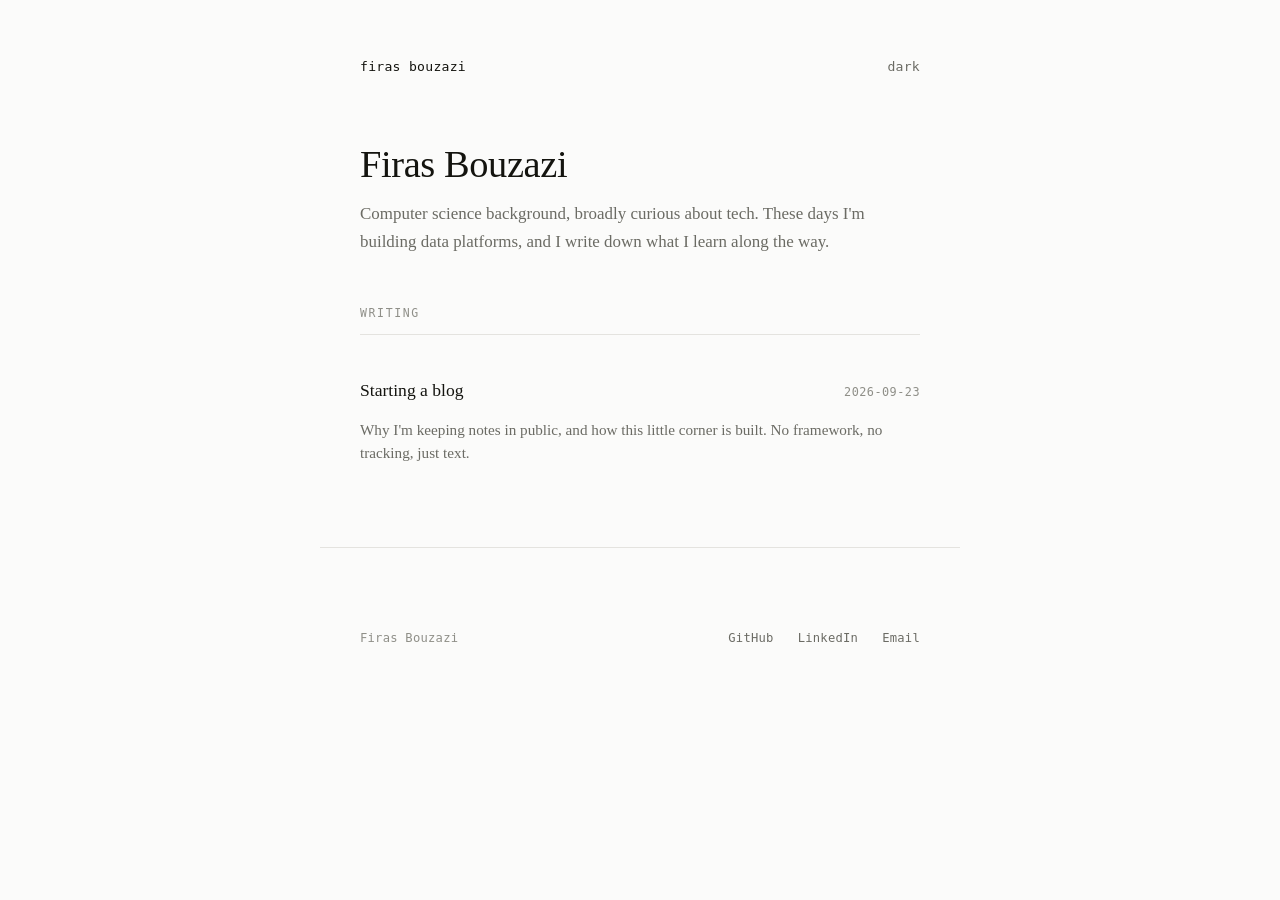
==== index.html @ 1db07957 "Minimalist blog" ====
<!DOCTYPE html>
<html lang="en">
<head>
<meta charset="UTF-8">
<meta name="viewport" content="width=device-width, initial-scale=1.0">
<title>Firas Bouzazi</title>
<meta name="description" content="Firas Bouzazi: computer science background, broadly curious about tech, building data platforms. Notes on what I learn along the way.">
<meta name="author" content="Firas Bouzazi">
<meta property="og:title" content="Firas Bouzazi">
<meta property="og:description" content="Computer science background, broadly curious about tech, building data platforms. Notes on what I learn along the way.">
<meta property="og:type" content="website">
<link rel="icon" href="data:image/svg+xml,<svg xmlns='http://www.w3.org/2000/svg' viewBox='0 0 100 100'><text y='.9em' font-size='90' font-family='monospace'>·</text></svg>">
<script>
  // Set theme before paint to avoid a flash.
  (function () {
    try {
      var t = localStorage.getItem("theme");
      if (t === "light" || t === "dark") document.documentElement.setAttribute("data-theme", t);
    } catch (e) {}
  })();
</script>
<link rel="stylesheet" href="style.css">
</head>
<body>

<header class="site-head">
  <a class="home" href="/">firas bouzazi</a>
  <button class="theme-toggle" type="button" aria-label="Toggle color theme">theme</button>
</header>

<main class="wrap">

  <section class="intro">
    <h1>Firas Bouzazi</h1>
    <p>Computer science background, broadly curious about tech. These days I'm building data platforms, and I write down what I learn along the way.</p>
  </section>

  <p class="section-label">Writing</p>
  <ul class="posts">

    <li>
      <a class="entry" href="posts/starting-a-blog.html">
        <span class="entry-title">Starting a blog</span>
        <span class="entry-date">2026-09-23</span>
        <p class="entry-desc">Why I'm keeping notes in public, and how this little corner is built. No framework, no tracking, just text.</p>
      </a>
    </li>

  </ul>

</main>

<footer class="site-foot">
  <span>Firas Bouzazi</span>
  <span class="spacer"></span>
  <a href="https://github.com/firasbouzazi">GitHub</a>
  <a href="https://www.linkedin.com/in/firas-bouzazi/">LinkedIn</a>
  <a href="mailto:firas.bouzazi@imt-atlantique.net">Email</a>
</footer>

<script src="theme.js"></script>
</body>
</html>
---- style.css ----
/* ============================================================
   Firas Bouzazi / blog
   A quiet, typography-first stylesheet. Monochrome by design:
   the only "color" is the text itself. Two themes, no frameworks.
   ============================================================ */

:root {
  /* Type */
  --serif: "Charter", "Bitstream Charter", "Sitka Text", Cambria, Georgia, "Times New Roman", serif;
  --mono:  ui-monospace, "SF Mono", "JetBrains Mono", "Fira Mono", "Cascadia Code", Menlo, Consolas, monospace;

  /* Light theme (default) */
  --bg:      #fbfbfa;
  --fg:      #14140f;
  --muted:   #6b6b64;
  --faint:   #8f8f88;
  --rule:    #e4e3df;
  --mark:    #14140f;      /* underline / marks share the text color */
  --code-bg: #f1f1ee;
  --sel:     #dcdcd6;

  --measure: 40rem;        /* reading width ~ 66 characters */
  --gutter:  clamp(1.25rem, 5vw, 2.5rem);
}

:root[data-theme="dark"] {
  --bg:      #0b0b0b;
  --fg:      #e9e9e4;
  --muted:   #9a9a92;
  --faint:   #6f6f68;
  --rule:    #242422;
  --mark:    #e9e9e4;
  --code-bg: #161615;
  --sel:     #2a2a28;
}

/* Respect the OS when the reader hasn't chosen (no data-theme set) */
@media (prefers-color-scheme: dark) {
  :root:not([data-theme="light"]) {
    --bg:      #0b0b0b;
    --fg:      #e9e9e4;
    --muted:   #9a9a92;
    --faint:   #6f6f68;
    --rule:    #242422;
    --mark:    #e9e9e4;
    --code-bg: #161615;
    --sel:     #2a2a28;
  }
}

* { box-sizing: border-box; }

html { -webkit-text-size-adjust: 100%; }

body {
  margin: 0;
  background: var(--bg);
  color: var(--fg);
  font-family: var(--serif);
  font-size: 19px;
  line-height: 1.65;
  font-feature-settings: "kern", "liga", "onum", "pnum";
  -webkit-font-smoothing: antialiased;
  text-rendering: optimizeLegibility;
  transition: background-color .28s ease, color .28s ease;
}

::selection { background: var(--sel); }

.wrap {
  max-width: var(--measure);
  margin: 0 auto;
  padding: 0 var(--gutter);
}

/* ---------- Header ---------- */

.site-head {
  max-width: var(--measure);
  margin: 0 auto;
  padding: clamp(2rem, 6vw, 3.5rem) var(--gutter) 0;
  display: flex;
  align-items: baseline;
  justify-content: space-between;
  gap: 1rem;
}

.site-head a.home {
  font-family: var(--mono);
  font-size: .82rem;
  letter-spacing: .02em;
  text-transform: lowercase;
  color: var(--fg);
  text-decoration: none;
  border: none;
}
.site-head a.home:hover { color: var(--muted); }

/* Theme toggle: a bare glyph, no chrome */
.theme-toggle {
  font-family: var(--mono);
  font-size: .82rem;
  letter-spacing: .02em;
  color: var(--muted);
  background: none;
  border: none;
  padding: .25rem 0;
  cursor: pointer;
  line-height: 1;
}
.theme-toggle:hover { color: var(--fg); }
.theme-toggle:focus-visible { outline: 1.5px solid var(--fg); outline-offset: 3px; }

/* ---------- Links ---------- */

a {
  color: var(--fg);
  text-decoration: none;
  border-bottom: 1px solid var(--rule);
  transition: border-color .15s ease, color .15s ease;
}
a:hover { border-color: var(--mark); }
:focus-visible { outline: 1.5px solid var(--fg); outline-offset: 2px; }

/* ---------- Home / index ---------- */

.intro {
  padding: clamp(2.5rem, 7vw, 4rem) 0 clamp(2rem, 5vw, 3rem);
}
.intro h1 {
  font-family: var(--serif);
  font-weight: 500;
  font-size: clamp(1.8rem, 5vw, 2.4rem);
  line-height: 1.15;
  letter-spacing: -.01em;
  margin: 0 0 .9rem;
}
.intro p {
  margin: 0;
  color: var(--muted);
  font-size: 1.06rem;
  max-width: 34rem;
}

.section-label {
  font-family: var(--mono);
  font-size: .72rem;
  letter-spacing: .14em;
  text-transform: uppercase;
  color: var(--faint);
  margin: 0 0 1.4rem;
  padding-bottom: .7rem;
  border-bottom: 1px solid var(--rule);
}

/* Post list */
.posts { list-style: none; margin: 0 0 4rem; padding: 0; }
.posts li { margin: 0; }
.posts li + li { border-top: 1px solid var(--rule); }

.posts a.entry {
  display: grid;
  grid-template-columns: 1fr auto;
  align-items: baseline;
  gap: .5rem 1.5rem;
  padding: 1.15rem 0;
  border: none;
}
.posts a.entry:hover .entry-title { color: var(--muted); }
.entry-title {
  font-size: 1.1rem;
  font-weight: 500;
  transition: color .15s ease;
}
.entry-date {
  font-family: var(--mono);
  font-size: .74rem;
  letter-spacing: .04em;
  color: var(--faint);
  white-space: nowrap;
}
.entry-desc {
  grid-column: 1 / -1;
  margin: .3rem 0 0;
  color: var(--muted);
  font-size: .95rem;
  line-height: 1.55;
}

/* ---------- Article ---------- */

article.post { padding: clamp(2rem, 5vw, 3rem) 0 0; }

.post-head { margin-bottom: 2.6rem; }
.post-head .meta {
  font-family: var(--mono);
  font-size: .74rem;
  letter-spacing: .06em;
  text-transform: uppercase;
  color: var(--faint);
  margin: 0 0 1rem;
}
.post-head h1 {
  font-weight: 500;
  font-size: clamp(1.9rem, 5.5vw, 2.6rem);
  line-height: 1.12;
  letter-spacing: -.015em;
  margin: 0;
}

.prose { }
.prose > * + * { margin-top: 1.35rem; }
.prose h2 {
  font-weight: 500;
  font-size: 1.4rem;
  letter-spacing: -.01em;
  line-height: 1.25;
  margin-top: 2.8rem;
}
.prose h3 {
  font-weight: 600;
  font-size: 1.12rem;
  margin-top: 2rem;
}
.prose p, .prose ul, .prose ol { color: var(--fg); }
.prose ul, .prose ol { padding-left: 1.3rem; }
.prose li + li { margin-top: .4rem; }
.prose a { border-bottom-color: var(--muted); }

.prose blockquote {
  margin: 1.8rem 0;
  padding-left: 1.3rem;
  border-left: 2px solid var(--rule);
  color: var(--muted);
  font-style: italic;
}

.prose hr {
  border: none;
  border-top: 1px solid var(--rule);
  margin: 3rem auto;
  width: 100%;
}

/* Code */
.prose code {
  font-family: var(--mono);
  font-size: .84em;
  background: var(--code-bg);
  padding: .12em .4em;
  border-radius: 3px;
}
.prose pre {
  font-family: var(--mono);
  font-size: .8rem;
  line-height: 1.6;
  background: var(--code-bg);
  padding: 1.1rem 1.2rem;
  border-radius: 5px;
  overflow-x: auto;
  border: 1px solid var(--rule);
}
.prose pre code { background: none; padding: 0; font-size: inherit; }

figure { margin: 2rem 0; }
figure img { display: block; width: 100%; height: auto; border-radius: 4px; }
figcaption {
  font-family: var(--mono);
  font-size: .72rem;
  color: var(--faint);
  margin-top: .6rem;
  text-align: center;
}

/* ---------- Footer ---------- */

.site-foot {
  max-width: var(--measure);
  margin: 0 auto;
  padding: clamp(3rem, 8vw, 5rem) var(--gutter) clamp(2.5rem, 6vw, 4rem);
  border-top: 1px solid var(--rule);
  display: flex;
  flex-wrap: wrap;
  gap: .5rem 1.5rem;
  align-items: baseline;
  font-family: var(--mono);
  font-size: .76rem;
  letter-spacing: .02em;
  color: var(--faint);
}
.site-foot a {
  color: var(--muted);
  border: none;
}
.site-foot a:hover { color: var(--fg); }
.site-foot .spacer { flex: 1; }

/* Back link on article pages */
.back {
  font-family: var(--mono);
  font-size: .76rem;
  letter-spacing: .02em;
  color: var(--muted);
  border: none;
  display: inline-block;
  margin-top: 4rem;
}
.back:hover { color: var(--fg); }
.back::before { content: "\2190\00a0"; }

@media (max-width: 480px) {
  body { font-size: 18px; }
}
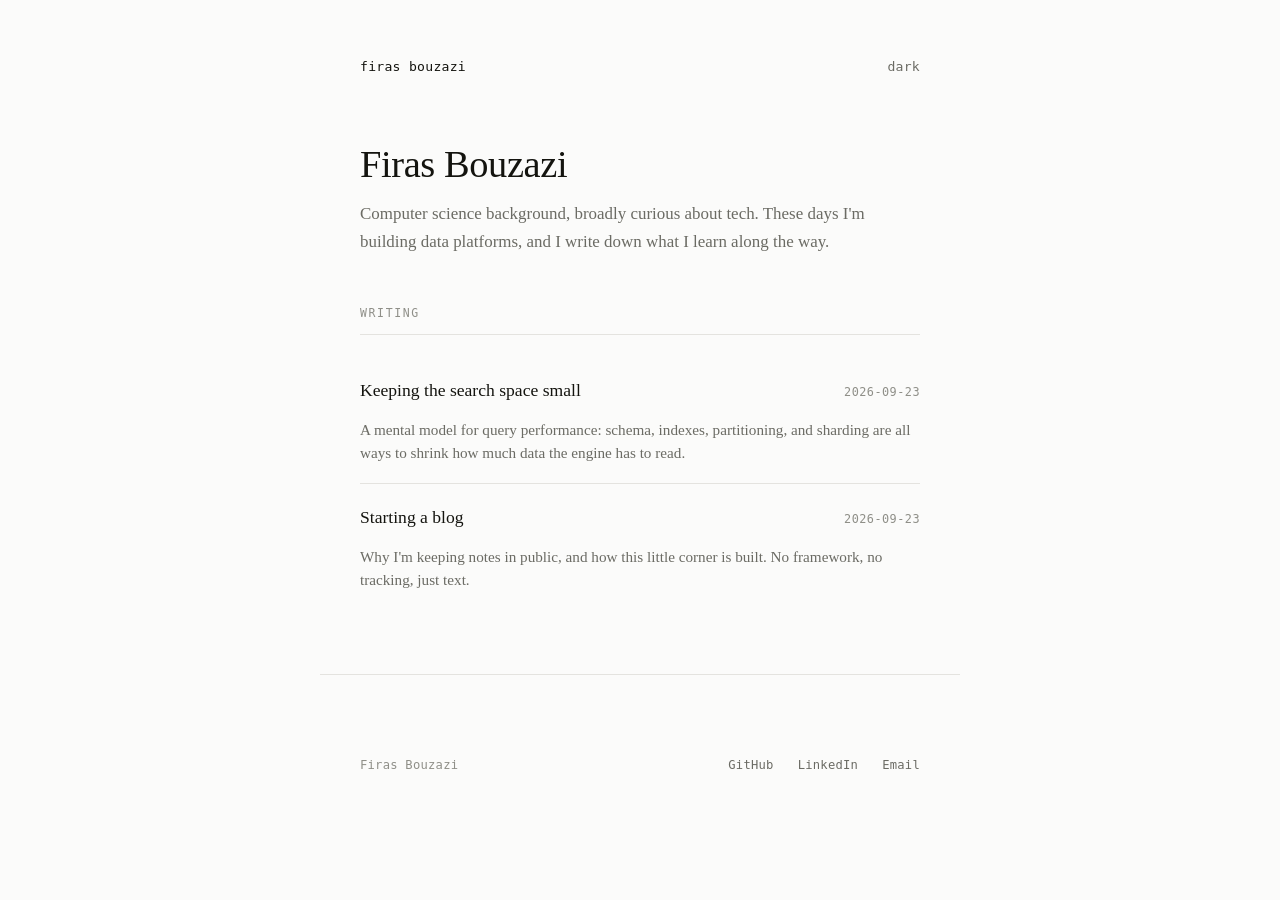
==== commit f55a6380: "Add post: keeping the search space small" ====
--- a/index.html
+++ b/index.html
@@ -39,6 +39,14 @@
   <ul class="posts">
 
     <li>
+      <a class="entry" href="posts/keeping-the-search-space-small.html">
+        <span class="entry-title">Keeping the search space small</span>
+        <span class="entry-date">2026-09-23</span>
+        <p class="entry-desc">A mental model for query performance: schema, indexes, partitioning, and sharding are all ways to shrink how much data the engine has to read.</p>
+      </a>
+    </li>
+
+    <li>
       <a class="entry" href="posts/starting-a-blog.html">
         <span class="entry-title">Starting a blog</span>
         <span class="entry-date">2026-09-23</span>
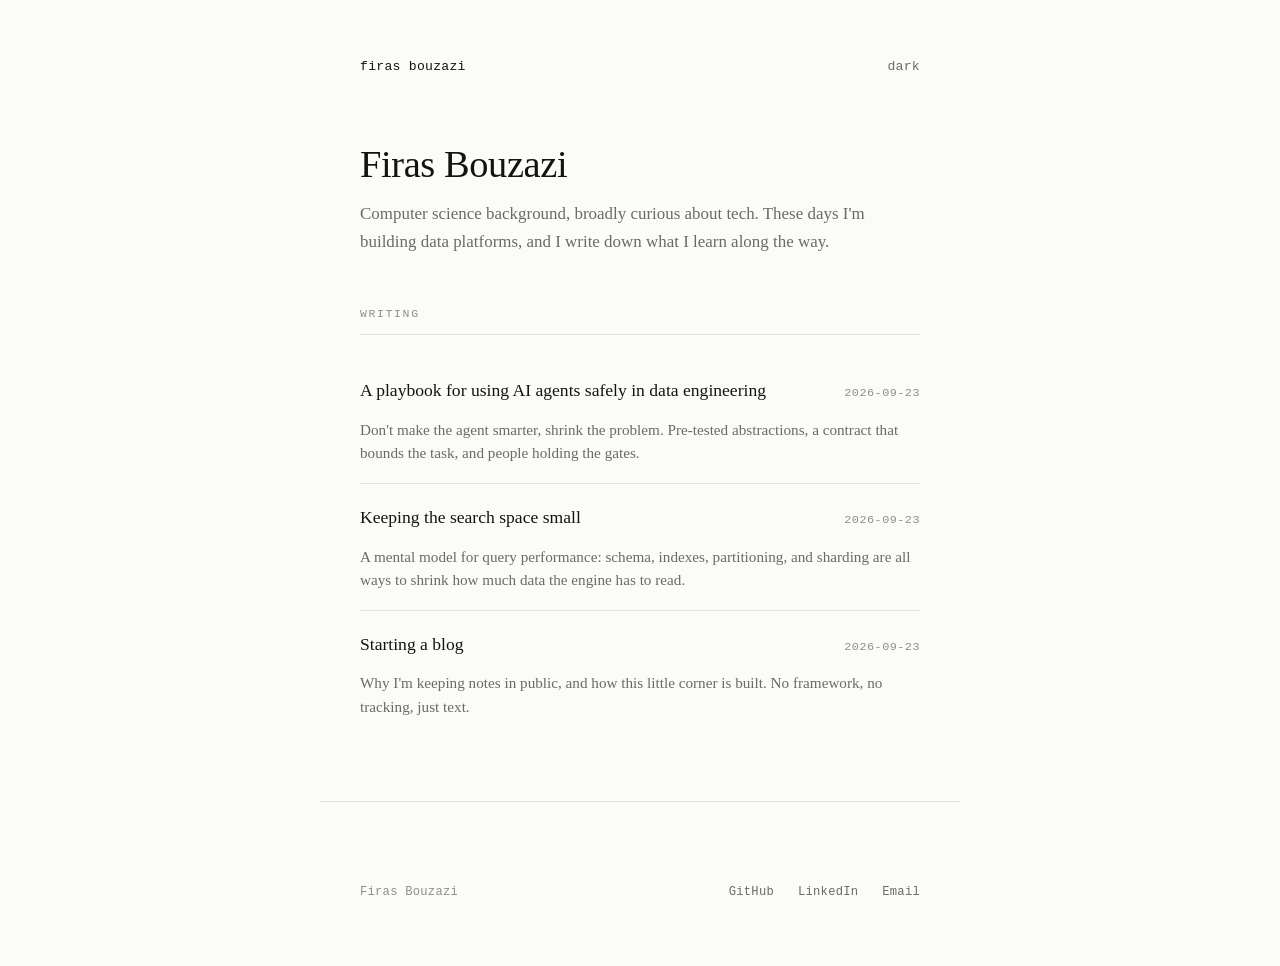
==== commit dc4baf10: "Add post: a playbook for using AI agents safely in data engineering" ====
--- a/index.html
+++ b/index.html
@@ -39,6 +39,14 @@
   <ul class="posts">
 
     <li>
+      <a class="entry" href="posts/ai-agents-safely-in-data-engineering.html">
+        <span class="entry-title">A playbook for using AI agents safely in data engineering</span>
+        <span class="entry-date">2026-09-23</span>
+        <p class="entry-desc">Don't make the agent smarter, shrink the problem. Pre-tested abstractions, a contract that bounds the task, and people holding the gates.</p>
+      </a>
+    </li>
+
+    <li>
       <a class="entry" href="posts/keeping-the-search-space-small.html">
         <span class="entry-title">Keeping the search space small</span>
         <span class="entry-date">2026-09-23</span>
--- a/style.css
+++ b/style.css
@@ -308,6 +308,38 @@
 .back:hover { color: var(--fg); }
 .back::before { content: "\2190\00a0"; }
 
+/* Subtitle under a post title */
+.post-head .dek {
+  margin: .9rem 0 0;
+  color: var(--muted);
+  font-size: 1.1rem;
+  font-style: italic;
+  line-height: 1.45;
+}
+
+/* Tables */
+.table-wrap { overflow-x: auto; }
+.prose table {
+  width: 100%;
+  border-collapse: collapse;
+  font-size: .9rem;
+  line-height: 1.5;
+}
+.prose th, .prose td {
+  text-align: left;
+  vertical-align: top;
+  padding: .65rem 1rem .65rem 0;
+  border-bottom: 1px solid var(--rule);
+}
+.prose th {
+  font-family: var(--mono);
+  font-size: .7rem;
+  font-weight: 400;
+  letter-spacing: .08em;
+  text-transform: uppercase;
+  color: var(--faint);
+}
+
 @media (max-width: 480px) {
   body { font-size: 18px; }
 }
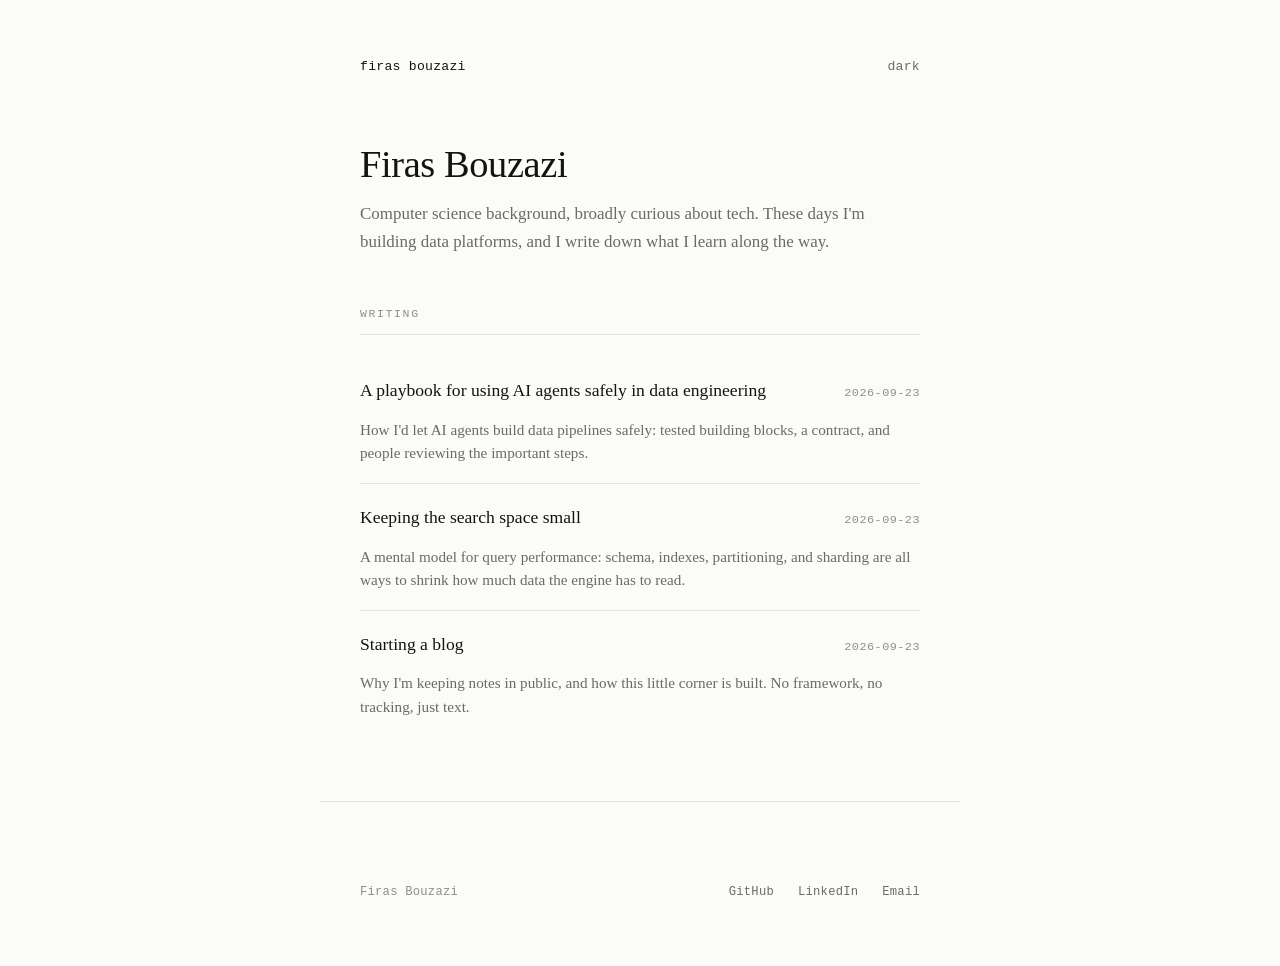
==== commit a4230110: "Plainer wording in the AI agents post" ====
--- a/index.html
+++ b/index.html
@@ -42,7 +42,7 @@
       <a class="entry" href="posts/ai-agents-safely-in-data-engineering.html">
         <span class="entry-title">A playbook for using AI agents safely in data engineering</span>
         <span class="entry-date">2026-09-23</span>
-        <p class="entry-desc">Don't make the agent smarter, shrink the problem. Pre-tested abstractions, a contract that bounds the task, and people holding the gates.</p>
+        <p class="entry-desc">How I'd let AI agents build data pipelines safely: tested building blocks, a contract, and people reviewing the important steps.</p>
       </a>
     </li>
 
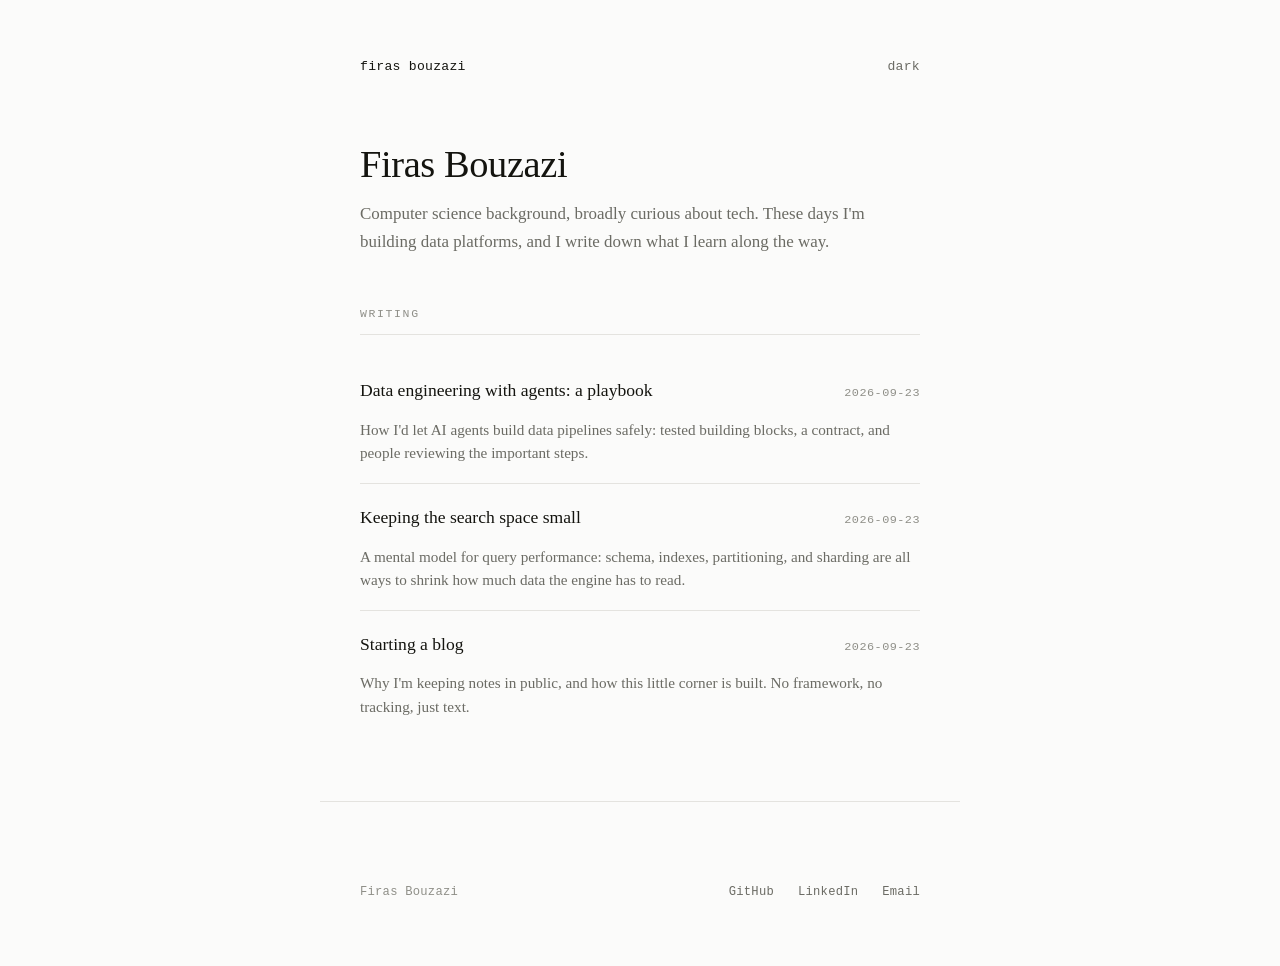
==== commit 5c6e7b08: "Rename post: Data engineering with agents: a playbook" ====
--- a/index.html
+++ b/index.html
@@ -39,8 +39,8 @@
   <ul class="posts">
 
     <li>
-      <a class="entry" href="posts/ai-agents-safely-in-data-engineering.html">
-        <span class="entry-title">A playbook for using AI agents safely in data engineering</span>
+      <a class="entry" href="posts/data-engineering-with-agents.html">
+        <span class="entry-title">Data engineering with agents: a playbook</span>
         <span class="entry-date">2026-09-23</span>
         <p class="entry-desc">How I'd let AI agents build data pipelines safely: tested building blocks, a contract, and people reviewing the important steps.</p>
       </a>
--- a/style.css
+++ b/style.css
@@ -331,6 +331,7 @@
   padding: .65rem 1rem .65rem 0;
   border-bottom: 1px solid var(--rule);
 }
+.prose table.data th, .prose table.data td { white-space: nowrap; }
 .prose th {
   font-family: var(--mono);
   font-size: .7rem;
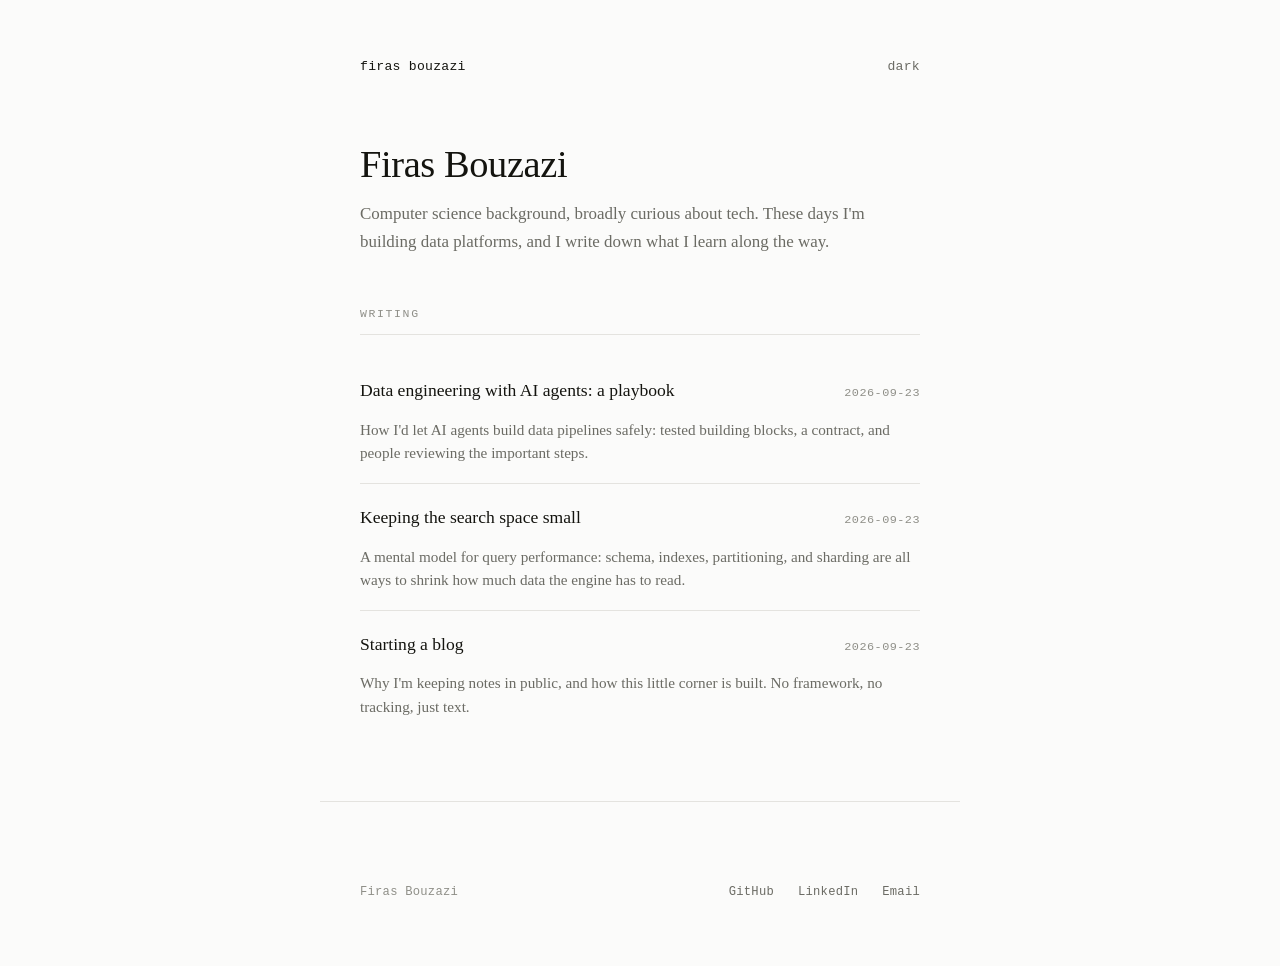
==== commit 4464c9a9: "Agents post: title says AI agents" ====
--- a/index.html
+++ b/index.html
@@ -40,7 +40,7 @@
 
     <li>
       <a class="entry" href="posts/data-engineering-with-agents.html">
-        <span class="entry-title">Data engineering with agents: a playbook</span>
+        <span class="entry-title">Data engineering with AI agents: a playbook</span>
         <span class="entry-date">2026-09-23</span>
         <p class="entry-desc">How I'd let AI agents build data pipelines safely: tested building blocks, a contract, and people reviewing the important steps.</p>
       </a>
--- a/style.css
+++ b/style.css
@@ -331,7 +331,6 @@
   padding: .65rem 1rem .65rem 0;
   border-bottom: 1px solid var(--rule);
 }
-.prose table.data th, .prose table.data td { white-space: nowrap; }
 .prose th {
   font-family: var(--mono);
   font-size: .7rem;
@@ -341,6 +340,26 @@
   color: var(--faint);
 }
 
+/* Diagrams: inline SVG, themed through the same tokens as the text */
+.diagram svg {
+  display: block;
+  width: 100%;
+  max-width: 440px;
+  height: auto;
+  margin: 0 auto;
+  color: var(--muted);
+  font-family: var(--mono);
+}
+.diagram .lane-line { stroke: var(--rule); stroke-dasharray: 2 4; }
+.diagram .lane-title { fill: var(--faint); font-size: 9.5px; letter-spacing: .12em; text-anchor: middle; }
+.diagram .box { fill: var(--bg); stroke: var(--muted); stroke-width: 1; }
+.diagram .box.agent { fill: var(--code-bg); stroke: var(--fg); }
+.diagram .box.auto { stroke-dasharray: 3 3; }
+.diagram .label { fill: var(--fg); font-size: 11.5px; text-anchor: middle; dominant-baseline: central; }
+.diagram .num { fill: var(--faint); font-size: 10px; dominant-baseline: central; }
+.diagram .edge { fill: none; stroke: currentColor; stroke-width: 1; }
+.diagram .ah { fill: currentColor; }
+
 @media (max-width: 480px) {
   body { font-size: 18px; }
 }
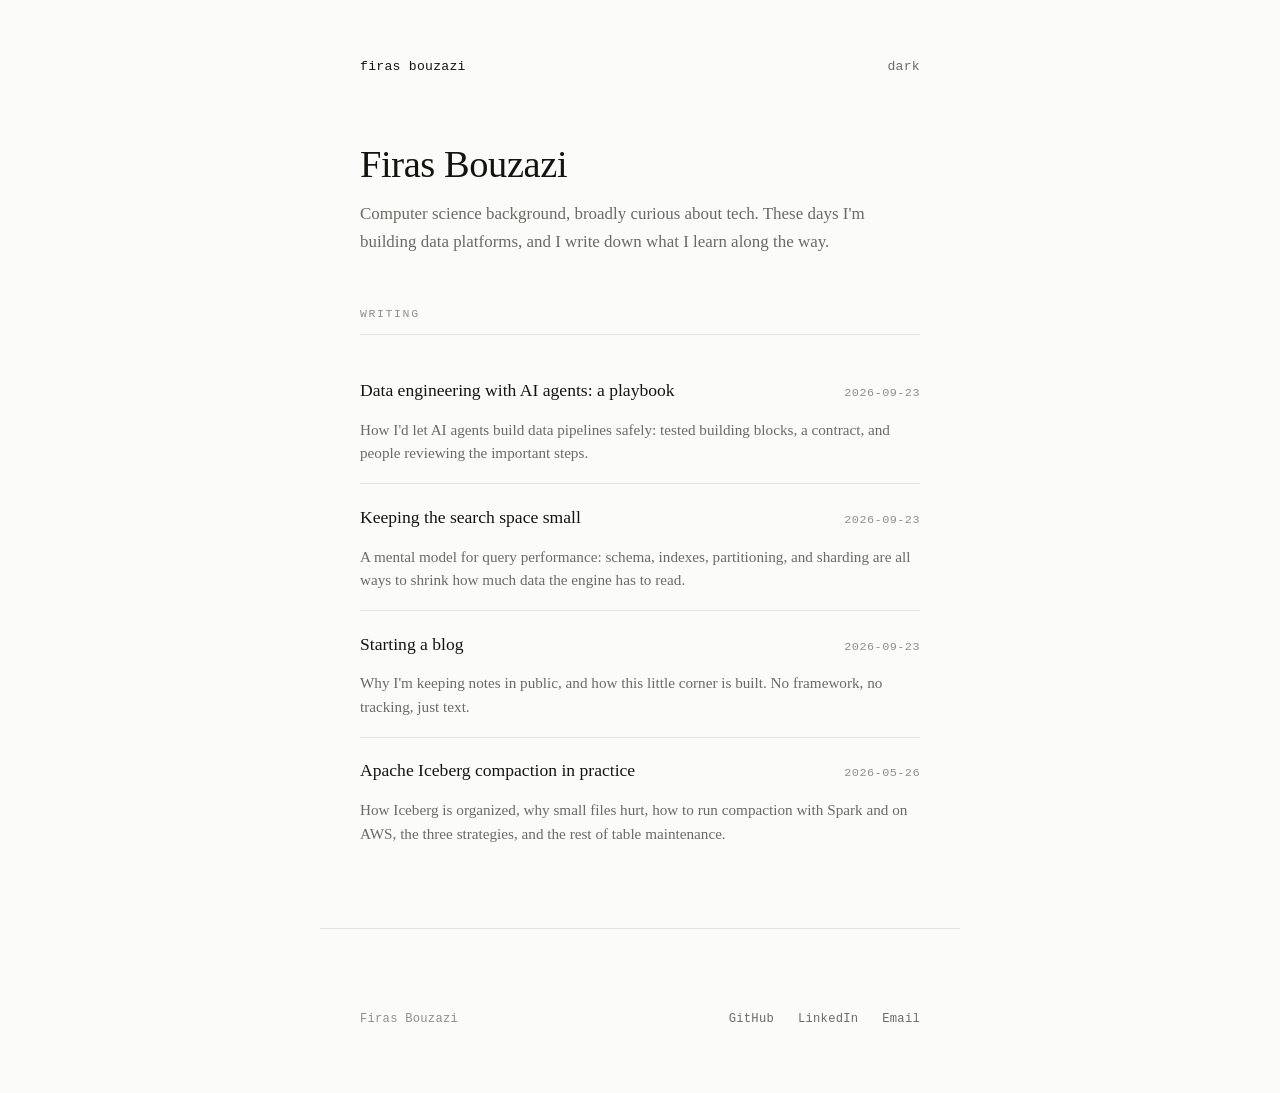
==== commit 74fff2d2: "Add post: Apache Iceberg compaction in practice (from LinkedIn)" ====
--- a/index.html
+++ b/index.html
@@ -62,6 +62,14 @@
       </a>
     </li>
 
+    <li>
+      <a class="entry" href="posts/apache-iceberg-compaction-in-practice.html">
+        <span class="entry-title">Apache Iceberg compaction in practice</span>
+        <span class="entry-date">2026-05-26</span>
+        <p class="entry-desc">How Iceberg is organized, why small files hurt, how to run compaction with Spark and on AWS, the three strategies, and the rest of table maintenance.</p>
+      </a>
+    </li>
+
   </ul>
 
 </main>
--- a/style.css
+++ b/style.css
@@ -353,13 +353,38 @@
 .diagram .lane-line { stroke: var(--rule); stroke-dasharray: 2 4; }
 .diagram .lane-title { fill: var(--faint); font-size: 9.5px; letter-spacing: .12em; text-anchor: middle; }
 .diagram .box { fill: var(--bg); stroke: var(--muted); stroke-width: 1; }
-.diagram .box.agent { fill: var(--code-bg); stroke: var(--fg); }
+.diagram .box.agent, .diagram .box.strong { fill: var(--code-bg); stroke: var(--fg); }
 .diagram .box.auto { stroke-dasharray: 3 3; }
 .diagram .label { fill: var(--fg); font-size: 11.5px; text-anchor: middle; dominant-baseline: central; }
 .diagram .num { fill: var(--faint); font-size: 10px; dominant-baseline: central; }
 .diagram .edge { fill: none; stroke: currentColor; stroke-width: 1; }
 .diagram .ah { fill: currentColor; }
 
+.diagram .group { fill: none; stroke: var(--rule); stroke-dasharray: 4 4; }
+.diagram .group-title { fill: var(--faint); font-size: 9.5px; letter-spacing: .12em; }
+.diagram .label.sm, .diagram .label .sm { font-size: 9.5px; fill: var(--muted); }
+.diagram .label.xs { font-size: 9px; }
+.diagram .caption { fill: var(--faint); font-size: 9.5px; text-anchor: middle; }
+
+/* Short tips inside a post */
+.prose .tip {
+  border-left: 2px solid var(--rule);
+  padding: .1rem 0 .1rem 1rem;
+  color: var(--muted);
+  font-size: .95rem;
+}
+.prose .tip::before {
+  content: "Note";
+  display: block;
+  font-family: var(--mono);
+  font-size: .68rem;
+  letter-spacing: .12em;
+  text-transform: uppercase;
+  color: var(--faint);
+  margin-bottom: .15rem;
+}
+.prose .origin { color: var(--muted); font-size: .9rem; }
+
 @media (max-width: 480px) {
   body { font-size: 18px; }
 }
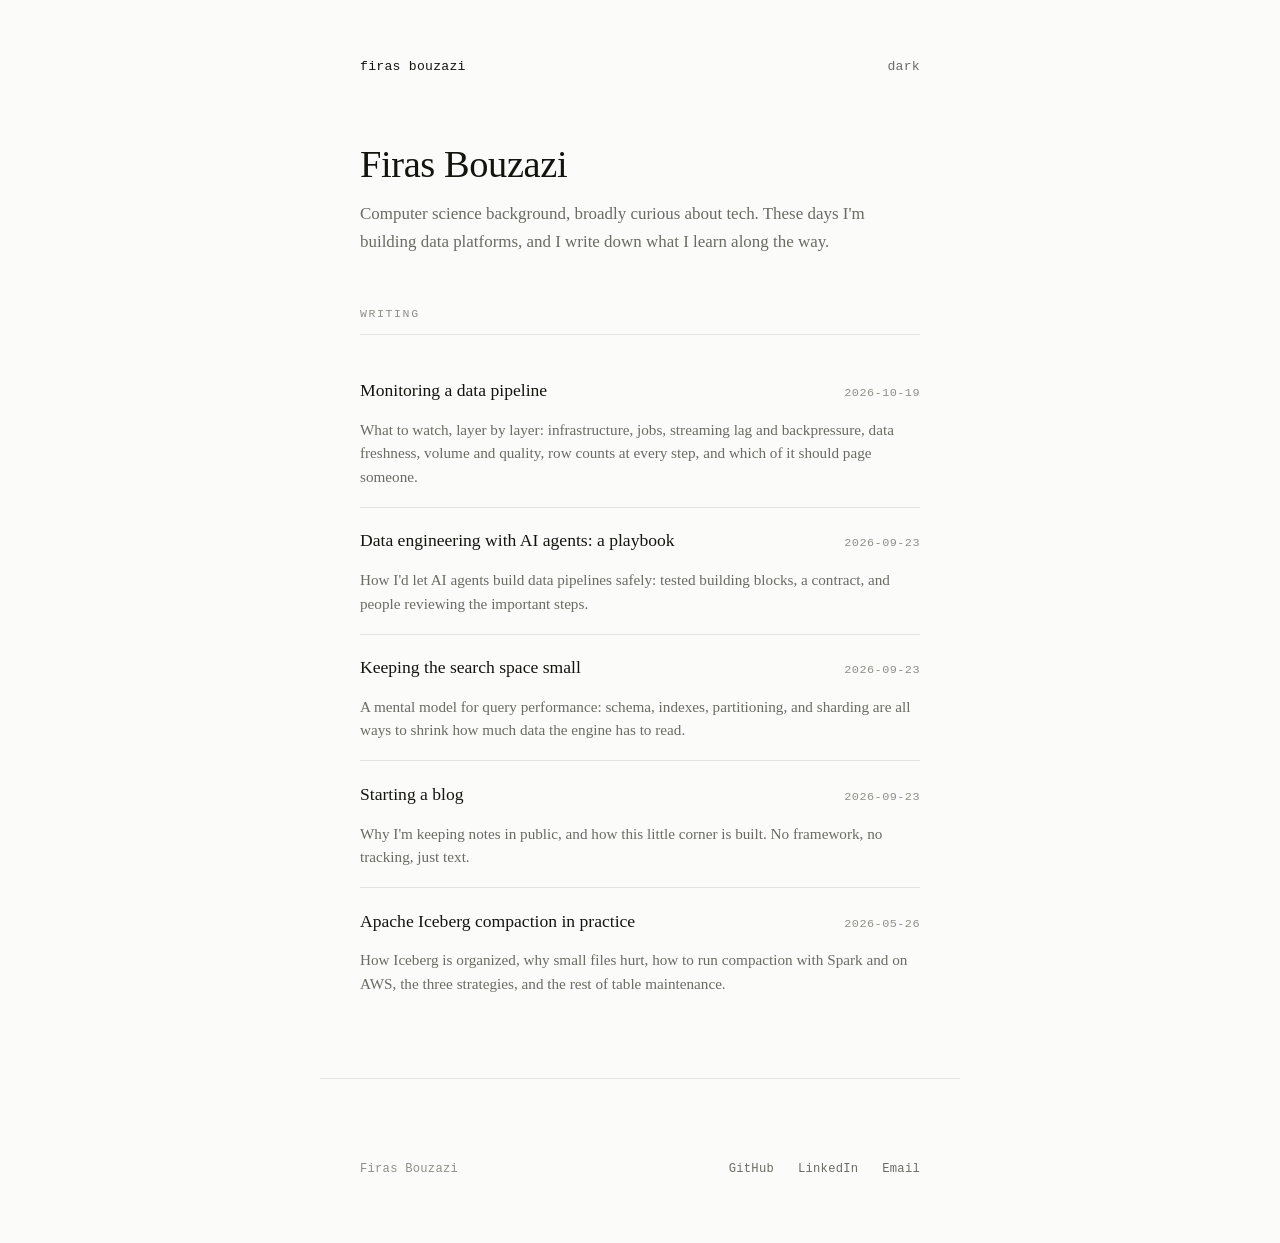
==== commit e83c8f03: "New post: Monitoring a data pipeline What to monitor in a data pipeline, split by layer (infrastruct" ====
--- a/index.html
+++ b/index.html
@@ -37,6 +37,14 @@
 
   <p class="section-label">Writing</p>
   <ul class="posts">
+
+    <li>
+      <a class="entry" href="posts/monitoring-data-pipelines.html">
+        <span class="entry-title">Monitoring a data pipeline</span>
+        <span class="entry-date">2026-10-19</span>
+        <p class="entry-desc">What to watch, layer by layer: infrastructure, jobs, streaming lag and backpressure, data freshness, volume and quality, row counts at every step, and which of it should page someone.</p>
+      </a>
+    </li>
 
     <li>
       <a class="entry" href="posts/data-engineering-with-agents.html">
--- a/style.css
+++ b/style.css
@@ -364,6 +364,10 @@
 .diagram .group-title { fill: var(--faint); font-size: 9.5px; letter-spacing: .12em; }
 .diagram .label.sm, .diagram .label .sm { font-size: 9.5px; fill: var(--muted); }
 .diagram .label.xs { font-size: 9px; }
+.diagram .cell { fill: none; stroke: var(--muted); stroke-width: 1; }
+.diagram .cell.alt { fill: var(--code-bg); }
+.diagram .zpath { fill: none; stroke: var(--fg); stroke-width: 1.6; stroke-dasharray: 6 4; }
+.diagram .zdot { fill: var(--fg); }
 .diagram .caption { fill: var(--faint); font-size: 9.5px; text-anchor: middle; }
 
 /* Short tips inside a post */
